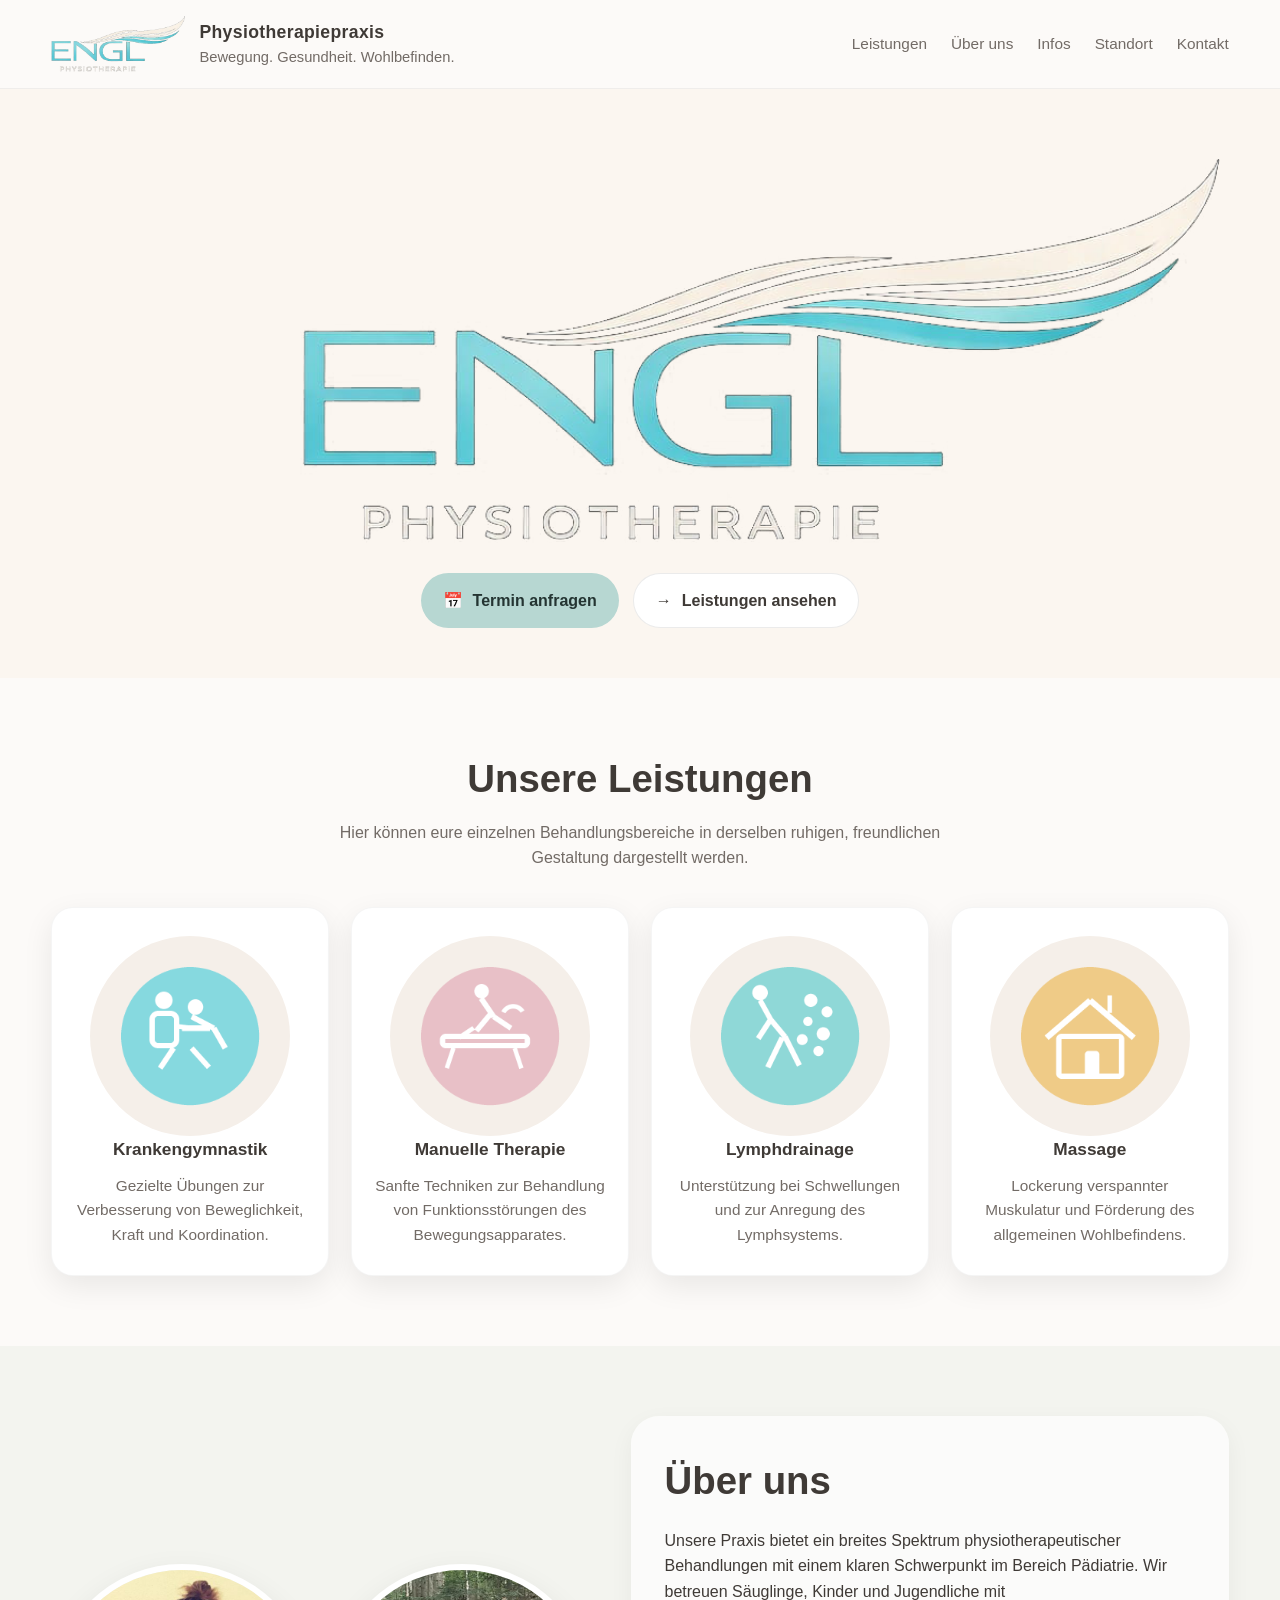
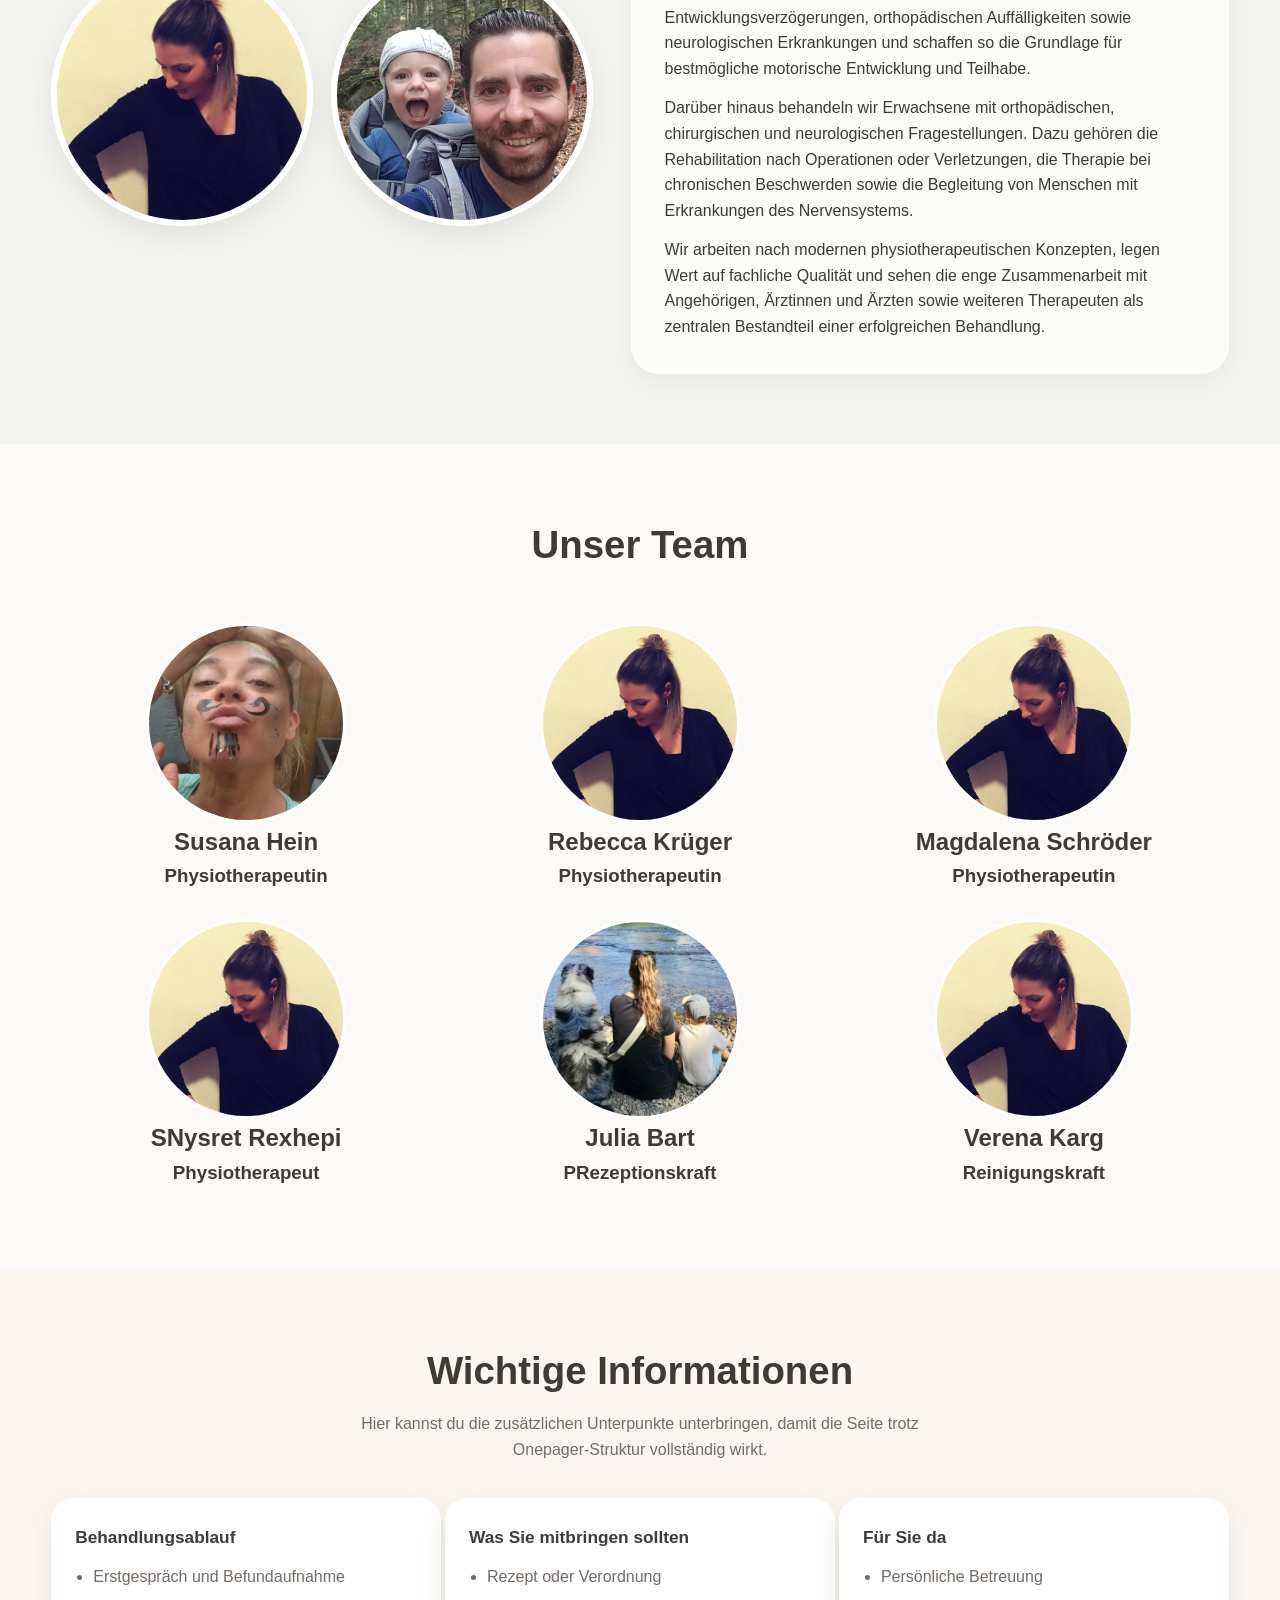
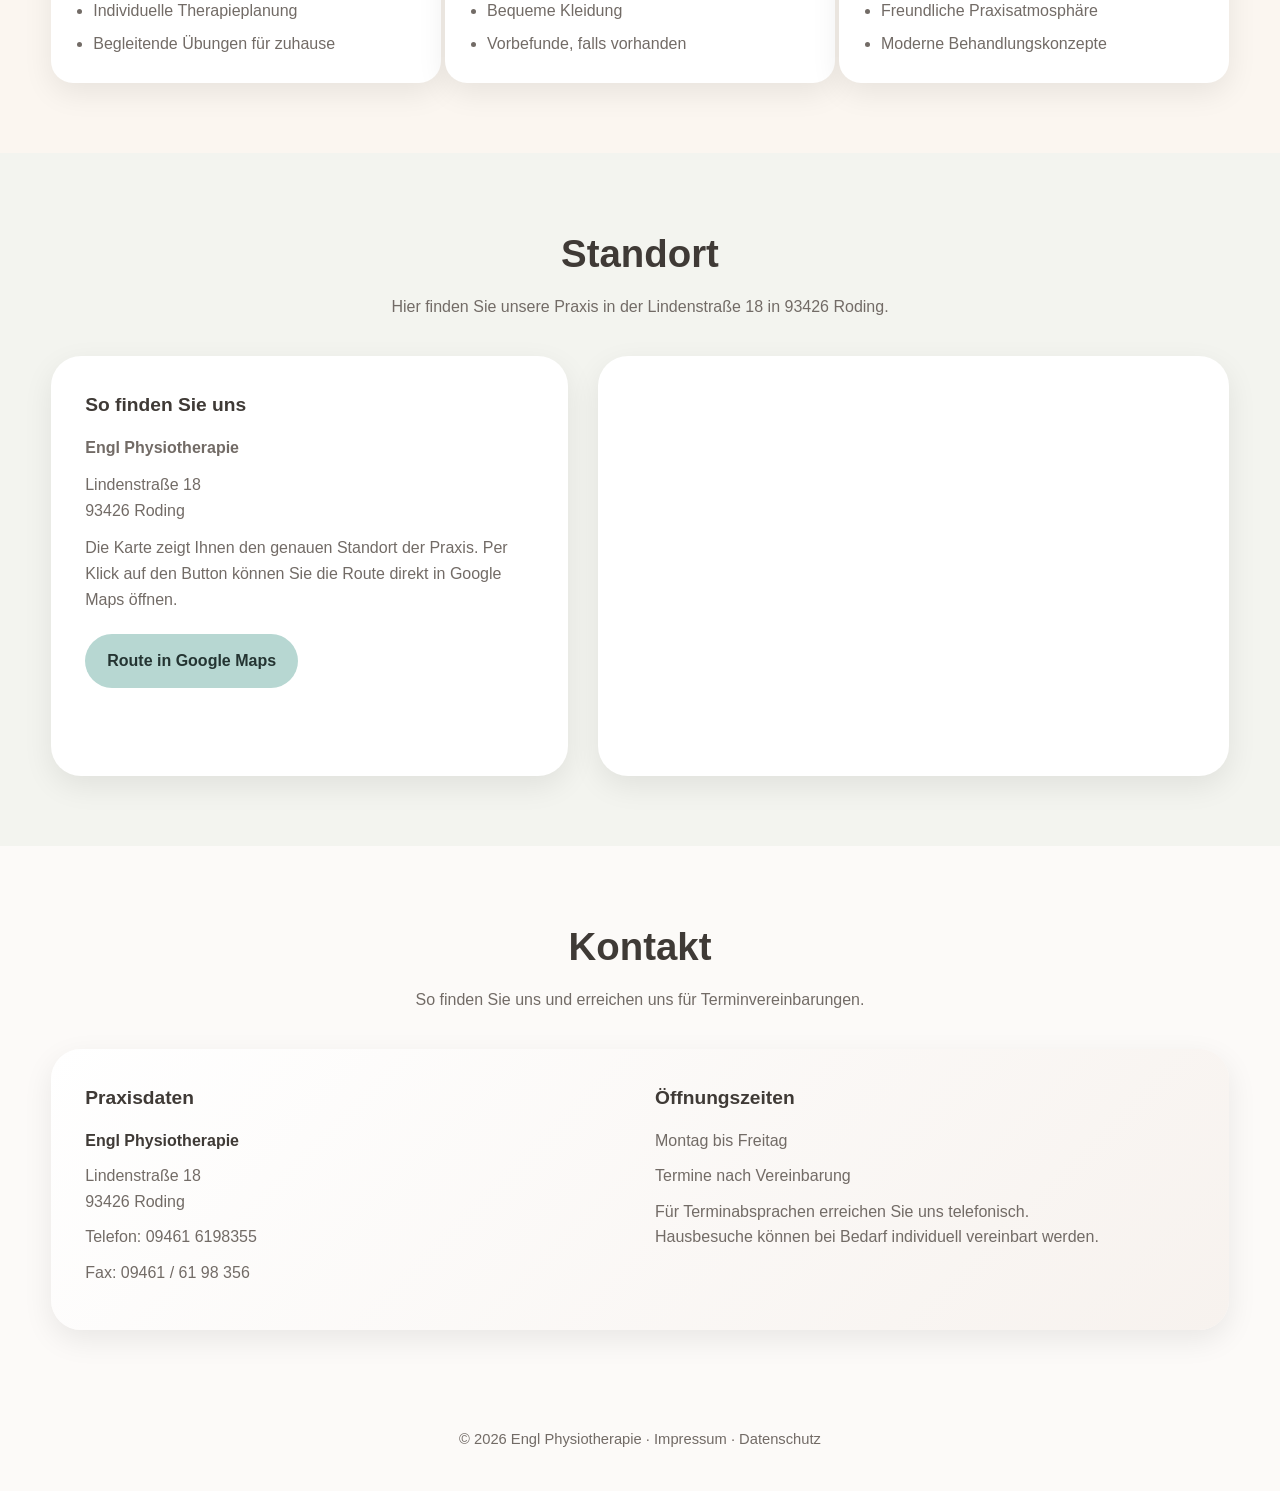
==== index.html @ b74e1a83 "Add physiotherapy one-page website and media assets - Add `index.html` and `styles.css` for the new " ====
<!DOCTYPE html>
<html lang="de">
<head>
    <meta charset="UTF-8" />
    <meta name="viewport" content="width=device-width, initial-scale=1.0" />
    <title>Physiotherapiepraxis – Onepager</title>
    <style>
        :root {
            --bg: #fcfaf8;
            --text: #3f3a36;
            --muted: #726b66;
            --primary: #b7d7d2;
            --primary-dark: #8cb9b2;
            --accent: #f3d8d8;
            --soft-beige: #f5efe9;
            --soft-gray: #F3F4EF;
            --card: #ffffff;
            --shadow: 0 10px 30px rgba(0,0,0,0.08);
            --radius: 22px;
            --max: 1180px;
        }

        * {
            box-sizing: border-box;
            margin: 0;
            padding: 0;
        }

        html {
            scroll-behavior: smooth;
        }

        body {
            font-family: Arial, Helvetica, sans-serif;
            background: var(--bg);
            color: var(--text);
            line-height: 1.6;
        }

        img {
            max-width: 100%;
            display: block;
        }

        a {
            color: inherit;
            text-decoration: none;
        }

        .container {
            width: min(92%, var(--max));
            margin: 0 auto;
        }

        /* Header */
        header {
            position: sticky;
            top: 0;
            z-index: 50;
            background: rgba(252, 250, 248, 0.92);
            backdrop-filter: blur(10px);
            border-bottom: 1px solid rgba(0,0,0,0.05);
        }

        .header-inner {
            display: flex;
            align-items: center;
            justify-content: space-between;
            padding: 16px 0;
            gap: 20px;
        }

        .logo {
            display: flex;
            align-items: center;
            gap: 14px;
        }

            .logo img {
                height: 56px;
                width: auto;
                object-fit: contain;
            }

        .logo-text {
            display: flex;
            flex-direction: column;
        }

            .logo-text strong {
                font-size: 1.1rem;
                letter-spacing: 0.02em;
            }

            .logo-text span {
                font-size: 0.92rem;
                color: var(--muted);
            }

        nav {
            display: flex;
            gap: 24px;
            flex-wrap: wrap;
            font-size: 0.96rem;
            color: var(--muted);
        }

            nav a:hover {
                color: var(--text);
            }

        /* Hero */
        .hero {
            padding: 70px 0 50px;
            background: #FBF6F0;
        }

        .hero-grid {
            display: grid;
            grid-template-columns: 1.15fr 0.85fr;
            gap: 40px;
            align-items: center;
        }

        /* center the logo section horizontally */
        #logo .hero-grid {
            display: flex;
            justify-content: center;
            align-items: center;
        }

        /* ensure the hero content is stacked and centered */
        .hero-content {
            display: flex;
            flex-direction: column;
            align-items: center;
            gap: 12px;
            width: 100%;
            text-align: center;
            overflow: hidden;
        }

            .hero-content img {
                display: block;
                width: min(100%, 920px);
                height: auto;
                margin: 0 auto;
            }

        .hero-logo {
            max-width: min(100%, 920px);
            transform: translateX(120px);
        }

            .hero-content h1 {
                font-size: clamp(2rem, 4vw, 3.4rem);
                line-height: 1.12;
                margin-bottom: 20px;
            }

            .hero-content p {
                font-size: 1.05rem;
                color: var(--muted);
                max-width: 58ch;
                margin-bottom: 28px;
            }

        .hero-buttons {
            display: flex;
            gap: 14px;
            flex-wrap: wrap;
            margin-top: 18px;
        }

        .btn {
            display: inline-flex;
            align-items: center;
            justify-content: center;
            gap: 10px;
            padding: 14px 22px;
            border-radius: 999px;
            font-weight: 600;
            transition: 0.2s ease;
            white-space: nowrap;
        }

        .btn-icon {
            display: inline-flex;
            align-items: center;
            justify-content: center;
            font-size: 1rem;
            line-height: 1;
        }

        .btn-label-short {
            display: none;
        }

        .btn-primary {
            background: var(--primary);
            color: #243432;
        }

            .btn-primary:hover {
                background: var(--primary-dark);
            }

        .btn-secondary {
            background: #fff;
            border: 1px solid rgba(0,0,0,0.08);
        }

            .btn-secondary:hover {
                background: #f8f8f8;
            }

        .hero-image-wrap {
            position: relative;
        }

        .hero-image {
            background: var(--soft-beige);
            border-radius: 32px;
            overflow: hidden;
            box-shadow: var(--shadow);
            min-height: 420px;
        }

            .hero-image img {
                width: 100%;
                height: 100%;
                object-fit: cover;
            }

        /* Sections */
        section {
            padding: 70px 0;
        }

        .section-head {
            text-align: center;
            margin-bottom: 36px;
        }

            .section-head h2 {
                font-size: clamp(1.8rem, 3vw, 2.6rem);
                margin-bottom: 10px;
            }

            .section-head p {
                color: var(--muted);
                max-width: 70ch;
                margin: 0 auto;
            }

        /* Leistungen */
        .services-grid {
            display: grid;
            grid-template-columns: repeat(4, 1fr);
            gap: 22px;
        }

        .service-card {
            background: var(--card);
            border-radius: var(--radius);
            box-shadow: var(--shadow);
            padding: 28px 22px;
            text-align: center;
            border: 1px solid rgba(0,0,0,0.04);
        }

        .service-icon {
            width: 200px;
            height: 200px;
            margin: 0 auto 0px;
            display: flex;
            align-items: center;
            justify-content: center;
            background: var(--soft-beige);
            border-radius: 50%;
            padding: 2px;
        }

        .service-card h3 {
            font-size: 1.08rem;
            margin-bottom: 10px;
        }

        .service-card p {
            color: var(--muted);
            font-size: 0.96rem;
        }

        /* Über uns */
        .about {
            background: var(--soft-gray);
        }

        .about-grid {
            display: grid;
            grid-template-columns: 0.95fr 1.05fr;
            gap: 38px;
            align-items: center;
        }

        .about-images {
            display: grid;
            grid-template-columns: repeat(2, 1fr);
            gap: 18px;
        }

            .about-images img {
                aspect-ratio: 1 / 1;
                object-fit: cover;
                border-radius: 50%;
                box-shadow: var(--shadow);
                border: 6px solid #fff;
            }

        .about-text-card {
            background: rgba(255,255,255,0.7);
            border-radius: 28px;
            padding: 34px;
            box-shadow: 0 8px 24px rgba(0,0,0,0.05);
        }

            .about-text-card h2 {
                margin-bottom: 16px;
                font-size: clamp(1.8rem, 3vw, 2.4rem);
            }

            .about-text-card p {
                color: var(--text);
                margin-bottom: 14px;
            }

                .about-text-card p:last-child {
                    margin-bottom: 0;
                }

        /* Zusatzinfos / Unterpunkte */
        .info-grid {
            display: grid;
            grid-template-columns: repeat(3, 1fr);
            gap: 4px;
        }

        /* center each team item vertically and horizontally inside its grid cell */
        #teams > div {
            display: flex;
            flex-direction: column;
            align-items: center;
            justify-content: flex-start;
            text-align: center;
            padding: 12px;
        }

        .info-card {
            background: #fff;
            border-radius: var(--radius);
            box-shadow: var(--shadow);
            padding: 26px 24px;
        }

            .info-card h3 {
                margin-bottom: 12px;
                font-size: 1.08rem;
            }

            .info-card ul {
                padding-left: 18px;
                color: var(--muted);
            }

        .info-card li + li {
            margin-top: 8px;
        }

        /* Standort */
        .location-section {
            background: var(--soft-gray);
        }

        .location-box {
            display: grid;
            grid-template-columns: 0.9fr 1.1fr;
            gap: 30px;
            align-items: stretch;
        }

        .location-copy,
        .map-embed {
            background: #fff;
            border-radius: 30px;
            box-shadow: var(--shadow);
            overflow: hidden;
        }

        .location-copy {
            padding: 34px;
        }

        .location-copy h3 {
            margin-bottom: 14px;
            font-size: 1.2rem;
        }

        .location-copy p {
            color: var(--muted);
            margin-bottom: 12px;
        }

        .location-copy p:last-of-type {
            margin-bottom: 22px;
        }

        .map-embed iframe {
            display: block;
            width: 100%;
            min-height: 420px;
            border: 0;
        }


        /* Kontakt */
        .contact-box {
            background: linear-gradient(135deg, #ffffff 0%, #f7f2ee 100%);
            border-radius: 30px;
            padding: 34px;
            box-shadow: var(--shadow);
            display: grid;
            grid-template-columns: 1fr 1fr;
            gap: 30px;
        }

        .contact-details h3,
        .contact-times h3 {
            margin-bottom: 14px;
            font-size: 1.2rem;
        }

        .contact-details p,
        .contact-times p {
            color: var(--muted);
            margin-bottom: 10px;
        }

        .contact-details strong {
            color: var(--text);
        }

        footer {
            padding: 28px 0 40px;
            color: var(--muted);
            font-size: 0.92rem;
            text-align: center;
        }

        /* Responsive */
        @media (max-width: 1050px) {
            .services-grid {
                grid-template-columns: repeat(2, 1fr);
            }

            .info-grid {
                grid-template-columns: 2fr;
            }
        }

        @media (max-width: 860px) {
            .hero-grid,
            .about-grid,
            .location-box,
            .contact-box {
                grid-template-columns: 1fr;
            }

            .header-inner {
                flex-direction: column;
                align-items: flex-start;
            }

            .logo img {
                height: 48px;
            }

            .logo-text strong {
                font-size: 1rem;
            }

            .logo-text span {
                font-size: 0.88rem;
            }

            nav {
                width: 100%;
                justify-content: flex-start;
                gap: 12px 18px;
                font-size: 0.92rem;
            }

            .hero {
                padding-top: 40px;
            }

            .hero-image {
                min-height: 300px;
            }

            .hero-logo {
                transform: translateX(72px);
            }

        }

        @media (max-width: 600px) {
            .services-grid,
            .about-images {
                grid-template-columns: 1fr;
            }

            .hero-buttons {
                width: min(100%, 340px);
                flex-wrap: nowrap;
                justify-content: center;
                gap: 10px;
            }

            .hero-buttons .btn {
                flex: 1 1 0;
                min-width: 0;
                padding: 12px 10px;
                font-size: 0.88rem;
                gap: 7px;
            }

            .btn-label-full {
                display: none;
            }

            .btn-label-short {
                display: inline;
            }

            .hero-logo {
                transform: translateX(36px);
            }

            .logo {
                gap: 10px;
            }

            .logo img {
                height: 40px;
            }

            .logo-text strong {
                font-size: 0.94rem;
            }

            .logo-text span {
                font-size: 0.82rem;
            }

            .about-images img {
                max-width: 280px;
                margin: 0 auto;
            }

            .about-text-card,
            .contact-box,
            .service-card,
            .info-card {
                padding: 22px;
            }
        }

        .rund {
            border-radius: 200px;
            -moz-border-radius: 200px;
            -webkit-border-radius: 200px;
            width: 200px;
            height: 200px;
            border: 3px solid white;
            -ms-align-content: inherit;
            -webkit-align-content: inherit;
            align-content: inherit;
        }

        .team-card {
            background: #fff;
            border-radius: var(--radius);
            box-shadow: var(--shadow);
            padding: 16px 14px;
        }
    </style>
</head>
<body>

    <header>
        <div class="container header-inner">
            <a href="#top" class="logo">
                <img src="logo_transparent.png" alt="Logo der Praxis" />
                <div class="logo-text">
                    <strong>Physiotherapiepraxis</strong>
                    <span>Bewegung. Gesundheit. Wohlbefinden.</span>
                </div>
            </a>

            <nav>
                <a href="#leistungen">Leistungen</a>
                <a href="#ueber-uns">Über uns</a>
                <a href="#infos">Infos</a>
                <a href="#standort">Standort</a>
                <a href="#kontakt">Kontakt</a>
            </nav>
        </div>
    </header>

    <main id="top">
        <section id="logo" class="hero">
            <div class="container hero-grid">
                <div class="hero-content">
                    <img class="hero-logo" src="logo_transparent.png" alt="Logo der Praxis" />
                    <div class="hero-buttons">
                        <a class="btn btn-primary" href="#kontakt">
                            <span class="btn-icon" aria-hidden="true">&#128197;</span>
                            <span class="btn-label-full">Termin anfragen</span>
                            <span class="btn-label-short">Termin</span>
                        </a>
                        <a class="btn btn-secondary" href="#leistungen">
                            <span class="btn-icon" aria-hidden="true">&#8594;</span>
                            <span class="btn-label-full">Leistungen ansehen</span>
                            <span class="btn-label-short">Leistungen</span>
                        </a>
                    </div>
                </div>
            </div>
        </section>

        <section id="leistungen">
            <div class="container">
                <div class="section-head">
                    <h2>Unsere Leistungen</h2>
                    <p>
                        Hier können eure einzelnen Behandlungsbereiche in derselben ruhigen,
                        freundlichen Gestaltung dargestellt werden.
                    </p>
                </div>

                <div class="services-grid">
                    <article class="service-card">
                        <div class="service-icon">
                            <img src="engi_icon_krankengymnastik.png" alt="Krankengymnastik Icon" />
                        </div>
                        <h3>Krankengymnastik</h3>
                        <p>Gezielte Übungen zur Verbesserung von Beweglichkeit, Kraft und Koordination.</p>
                    </article>

                    <article class="service-card">
                        <div class="service-icon">
                            <img src="engi_icon_manuelle_therapie.png" alt="Manuelle Therapie Icon" />
                        </div>
                        <h3>Manuelle Therapie</h3>
                        <p>Sanfte Techniken zur Behandlung von Funktionsstörungen des Bewegungsapparates.</p>
                    </article>

                    <article class="service-card">
                        <div class="service-icon">
                            <img src="engi_icon_lymphdrainage.png" alt="Lymphdrainage Icon" />
                        </div>
                        <h3>Lymphdrainage</h3>
                        <p>Unterstützung bei Schwellungen und zur Anregung des Lymphsystems.</p>
                    </article>

                    <article class="service-card">
                        <div class="service-icon">
                            <img src="engi_icon_hausbesuche.png" alt="Massage Icon" />
                        </div>
                        <h3>Massage</h3>
                        <p>Lockerung verspannter Muskulatur und Förderung des allgemeinen Wohlbefindens.</p>
                    </article>
                </div>
            </div>
        </section>

        <section id="ueber-uns" class="about">
            <div class="container about-grid">
                <div class="about-images">
                    <img src="natti.png" alt="Teammitglied 1" />
                    <img src="matti.png" alt="Teammitglied 2" />
                </div>

                <div class="about-text-card">
                    <h2>Über uns</h2>
                    <p>
                        Unsere Praxis bietet ein breites Spektrum physiotherapeutischer Behandlungen
                        mit einem klaren Schwerpunkt im Bereich Pädiatrie. Wir betreuen Säuglinge,
                        Kinder und Jugendliche mit Entwicklungsverzögerungen, orthopädischen
                        Auffälligkeiten sowie neurologischen Erkrankungen und schaffen so die
                        Grundlage für bestmögliche motorische Entwicklung und Teilhabe.
                    </p>

                    <p>
                        Darüber hinaus behandeln wir Erwachsene mit orthopädischen, chirurgischen
                        und neurologischen Fragestellungen. Dazu gehören die Rehabilitation nach
                        Operationen oder Verletzungen, die Therapie bei chronischen Beschwerden
                        sowie die Begleitung von Menschen mit Erkrankungen des Nervensystems.
                    </p>

                    <p>
                        Wir arbeiten nach modernen physiotherapeutischen Konzepten, legen Wert auf
                        fachliche Qualität und sehen die enge Zusammenarbeit mit Angehörigen,
                        Ärztinnen und Ärzten sowie weiteren Therapeuten als zentralen Bestandteil
                        einer erfolgreichen Behandlung.
                    </p>
                </div>
            </div>
        </section>

        <section id="team">
            <div class="container">
                <div class="section-head">
                    <h2>Unser Team</h2>
                </div>

                <div id="teams" class="info-grid">
                    <div>
                        <img src="susi.png" alt="Teammitglied 1" class="rund" />
                        <h2>Susana Hein</h2>
                        <h3>Physiotherapeutin</h3>
                    </div>

                    <div>
                        <img src="natti.png" alt="Teammitglied 1" class="rund" />
                        <h2>Rebecca Krüger</h2>
                        <h3>Physiotherapeutin</h3>
                    </div>

                    <div>
                        <img src="natti.png" alt="Teammitglied 1" class="rund" />
                        <h2>Magdalena Schröder</h2>
                        <h3>Physiotherapeutin</h3>
                    </div>

                    <div>
                        <img src="natti.png" alt="Teammitglied 1" class="rund" />
                        <h2>SNysret Rexhepi</h2>
                        <h3>Physiotherapeut</h3>
                    </div>

                    <div>
                        <img src="juli.png" alt="Teammitglied 1" class="rund" />
                        <h2>Julia Bart</h2>
                        <h3>PRezeptionskraft</h3>
                    </div>

                    <div>
                        <img src="natti.png" alt="Teammitglied 1" class="rund" />
                        <h2>Verena Karg</h2>
                        <h3>Reinigungskraft</h3>
                    </div>

                </div>
            </div>
        </section>

        <section id="infos" style="background: #FBF6F0">
            <div class="container">
                <div class="section-head">
                    <h2>Wichtige Informationen</h2>
                    <p>
                        Hier kannst du die zusätzlichen Unterpunkte unterbringen, damit die Seite trotz
                        Onepager-Struktur vollständig wirkt.
                    </p>
                </div>

                <div class="info-grid">
                    <article class="info-card">
                        <h3>Behandlungsablauf</h3>
                        <ul>
                            <li>Erstgespräch und Befundaufnahme</li>
                            <li>Individuelle Therapieplanung</li>
                            <li>Begleitende Übungen für zuhause</li>
                        </ul>
                    </article>

                    <article class="info-card">
                        <h3>Was Sie mitbringen sollten</h3>
                        <ul>
                            <li>Rezept oder Verordnung</li>
                            <li>Bequeme Kleidung</li>
                            <li>Vorbefunde, falls vorhanden</li>
                        </ul>
                    </article>

                    <article class="info-card">
                        <h3>Für Sie da</h3>
                        <ul>
                            <li>Persönliche Betreuung</li>
                            <li>Freundliche Praxisatmosphäre</li>
                            <li>Moderne Behandlungskonzepte</li>
                        </ul>
                    </article>
                </div>
            </div>
        </section>

        <section id="standort" class="location-section">
            <div class="container">
                <div class="section-head">
                    <h2>Standort</h2>
                    <p>Hier finden Sie unsere Praxis in der Lindenstra&szlig;e 18 in 93426 Roding.</p>
                </div>

                <div class="location-box">
                    <div class="location-copy">
                        <h3>So finden Sie uns</h3>
                        <p><strong>Engl Physiotherapie</strong></p>
                        <p>Lindenstra&szlig;e 18<br />93426 Roding</p>
                        <p>Die Karte zeigt Ihnen den genauen Standort der Praxis. Per Klick auf den Button k&ouml;nnen Sie die Route direkt in Google Maps &ouml;ffnen.</p>
                        <a class="btn btn-primary" href="https://www.google.com/maps/search/?api=1&query=Lindenstra%C3%9Fe+18%2C+93426+Roding" target="_blank" rel="noopener noreferrer">Route in Google Maps</a>
                    </div>

                    <div class="map-embed">
                        <iframe
                            src="https://www.google.com/maps/embed?pb=!1m18!1m12!1m3!1d1335142.9144680004!2d10.079709056249996!3d49.18726!2m3!1f0!2f0!3f0!3m2!1i1024!2i768!4f13.1!3m3!1m2!1s0x479ffd46845b93e3%3A0xec7e22934eb783b2!2sPhysiotherapie%20Engl!5e0!3m2!1sde!2sde!4v1719313470409!5m2!1sde!2sde"
                            allowfullscreen=""
                            loading="lazy"
                            referrerpolicy="no-referrer-when-downgrade"
                            title="Google Maps Karte der Praxis Engl Physiotherapie">
                        </iframe>
                    </div>
                </div>
            </div>
        </section>

        <section id="kontakt" >
            <div class="container">
                <div class="section-head">
                    <h2>Kontakt</h2>
                    <p>So finden Sie uns und erreichen uns für Terminvereinbarungen.</p>
                </div>

                <div class="contact-box">
                    <div class="contact-details">
                        <h3>Praxisdaten</h3>
                        <p><strong>Engl Physiotherapie</strong></p>
                        <p>Lindenstra&szlig;e 18<br />93426 Roding</p>
                        <p>Telefon: 09461 6198355</p>
                        <p>Fax: 09461 / 61 98 356</p>
                    </div>

                    <div class="contact-times">
                        <h3>Öffnungszeiten</h3>
                        <p>Montag bis Freitag</p>
                        <p>Termine nach Vereinbarung</p>
                        <p>
                            F&uuml;r Terminabsprachen erreichen Sie uns telefonisch.
                            <br />
                            Hausbesuche k&ouml;nnen bei Bedarf individuell vereinbart werden.
                        </p>
                    </div>
                </div>
            </div>
        </section>
    </main>

    <footer>
        <div class="container">
            &copy; 2026 Engl Physiotherapie &middot; Impressum &middot; Datenschutz
        </div>
    </footer>

</body>
</html>
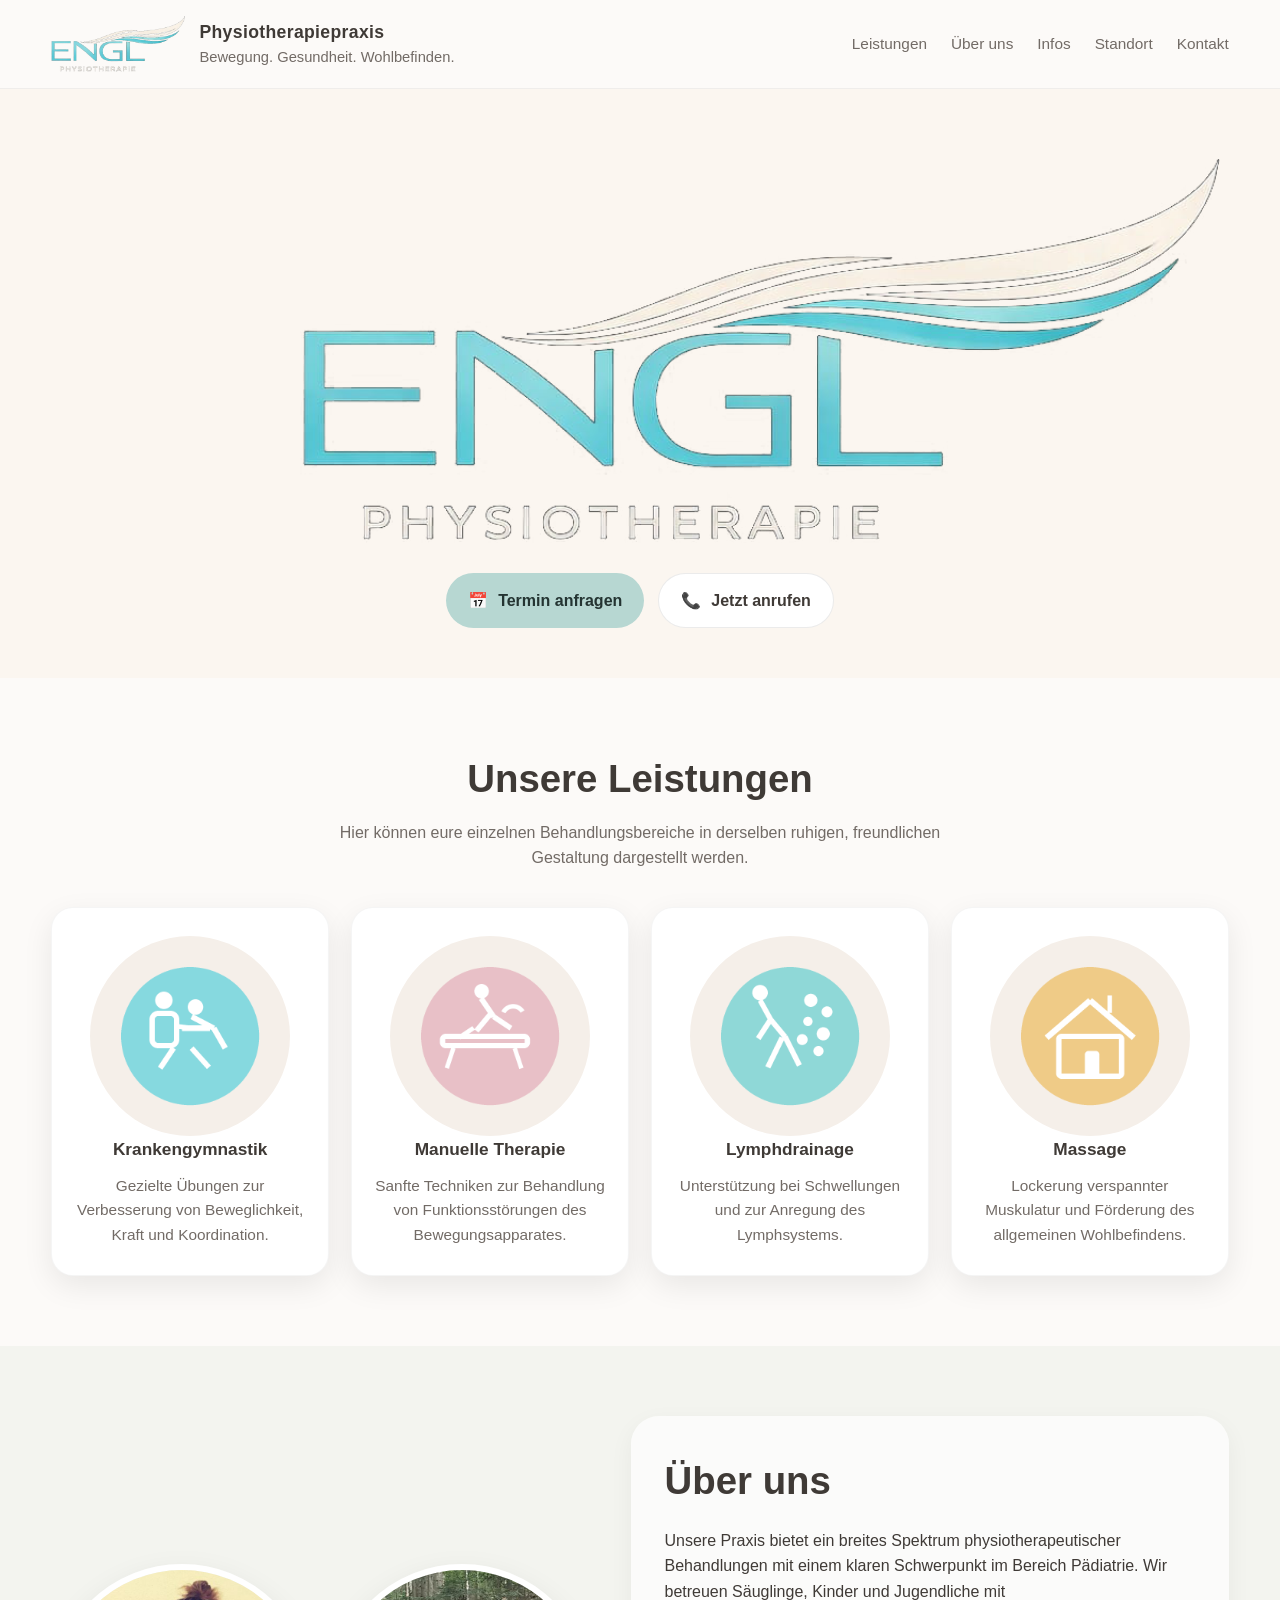
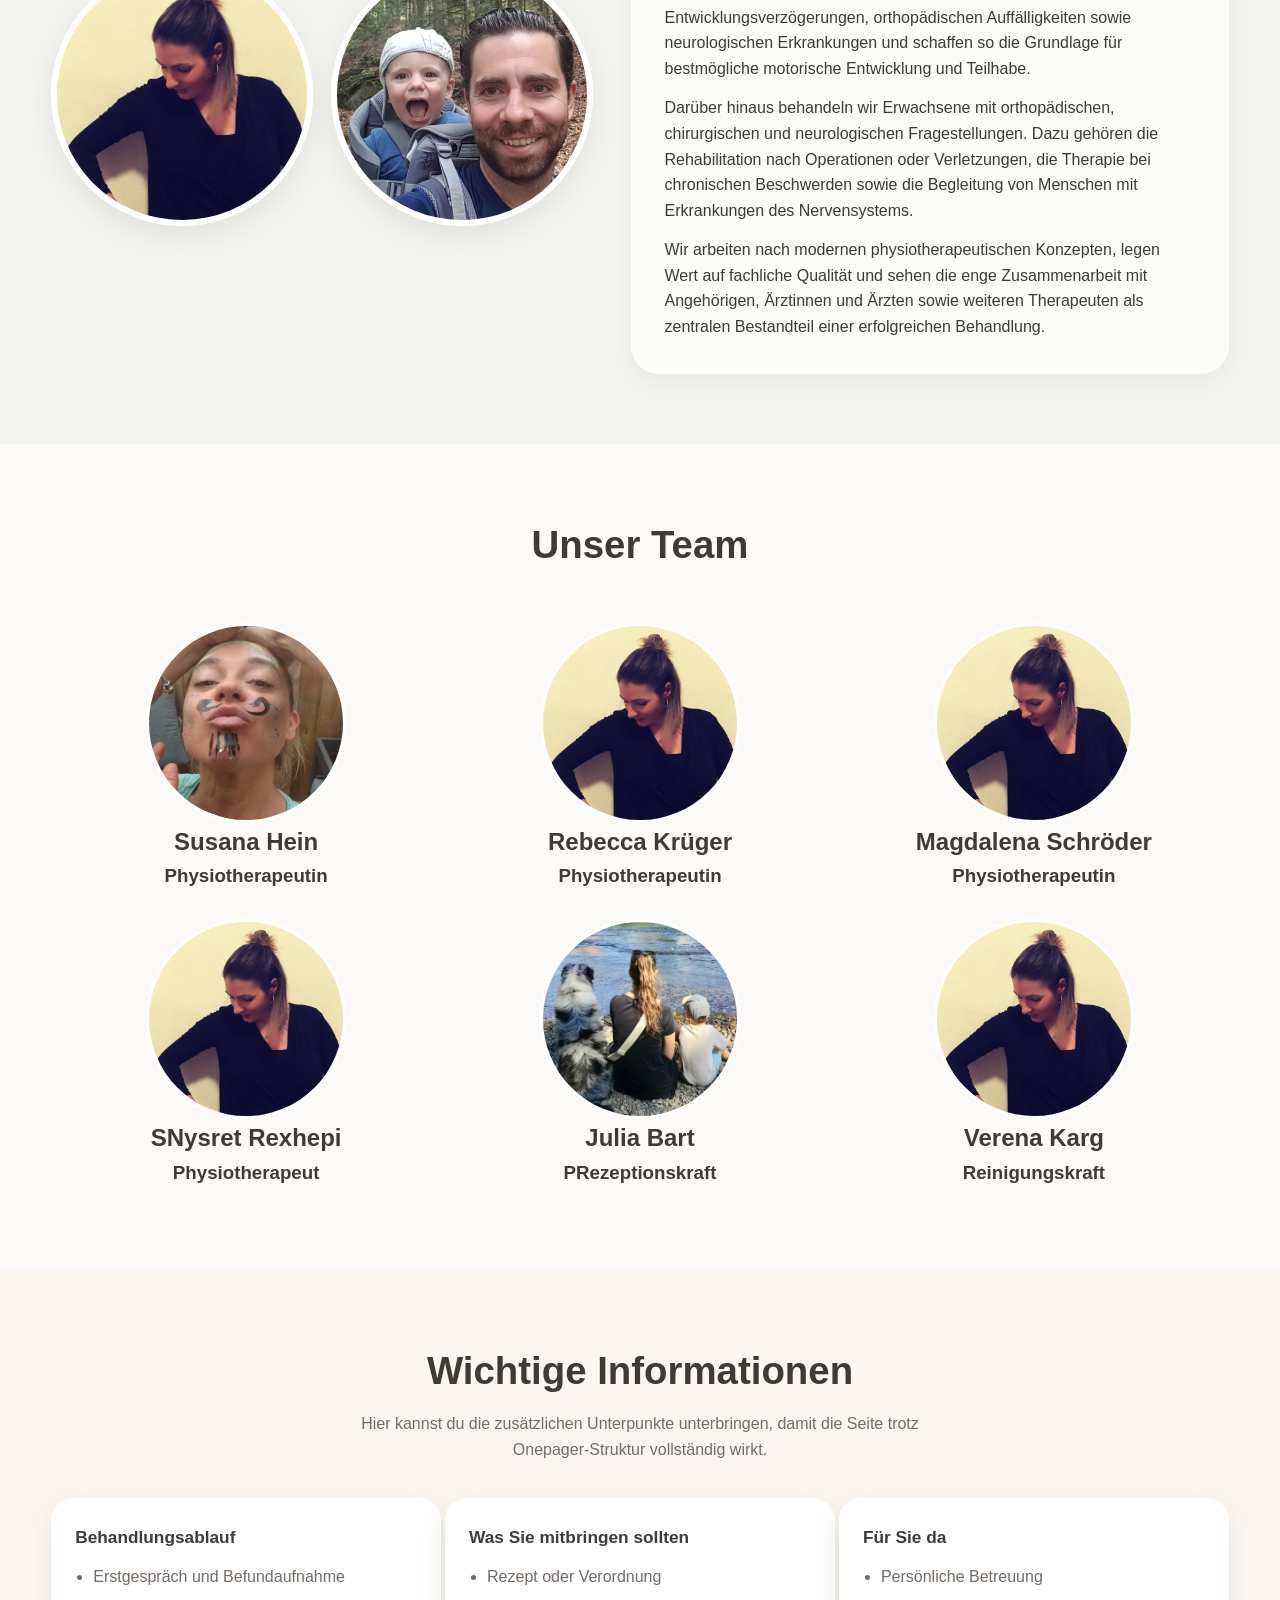
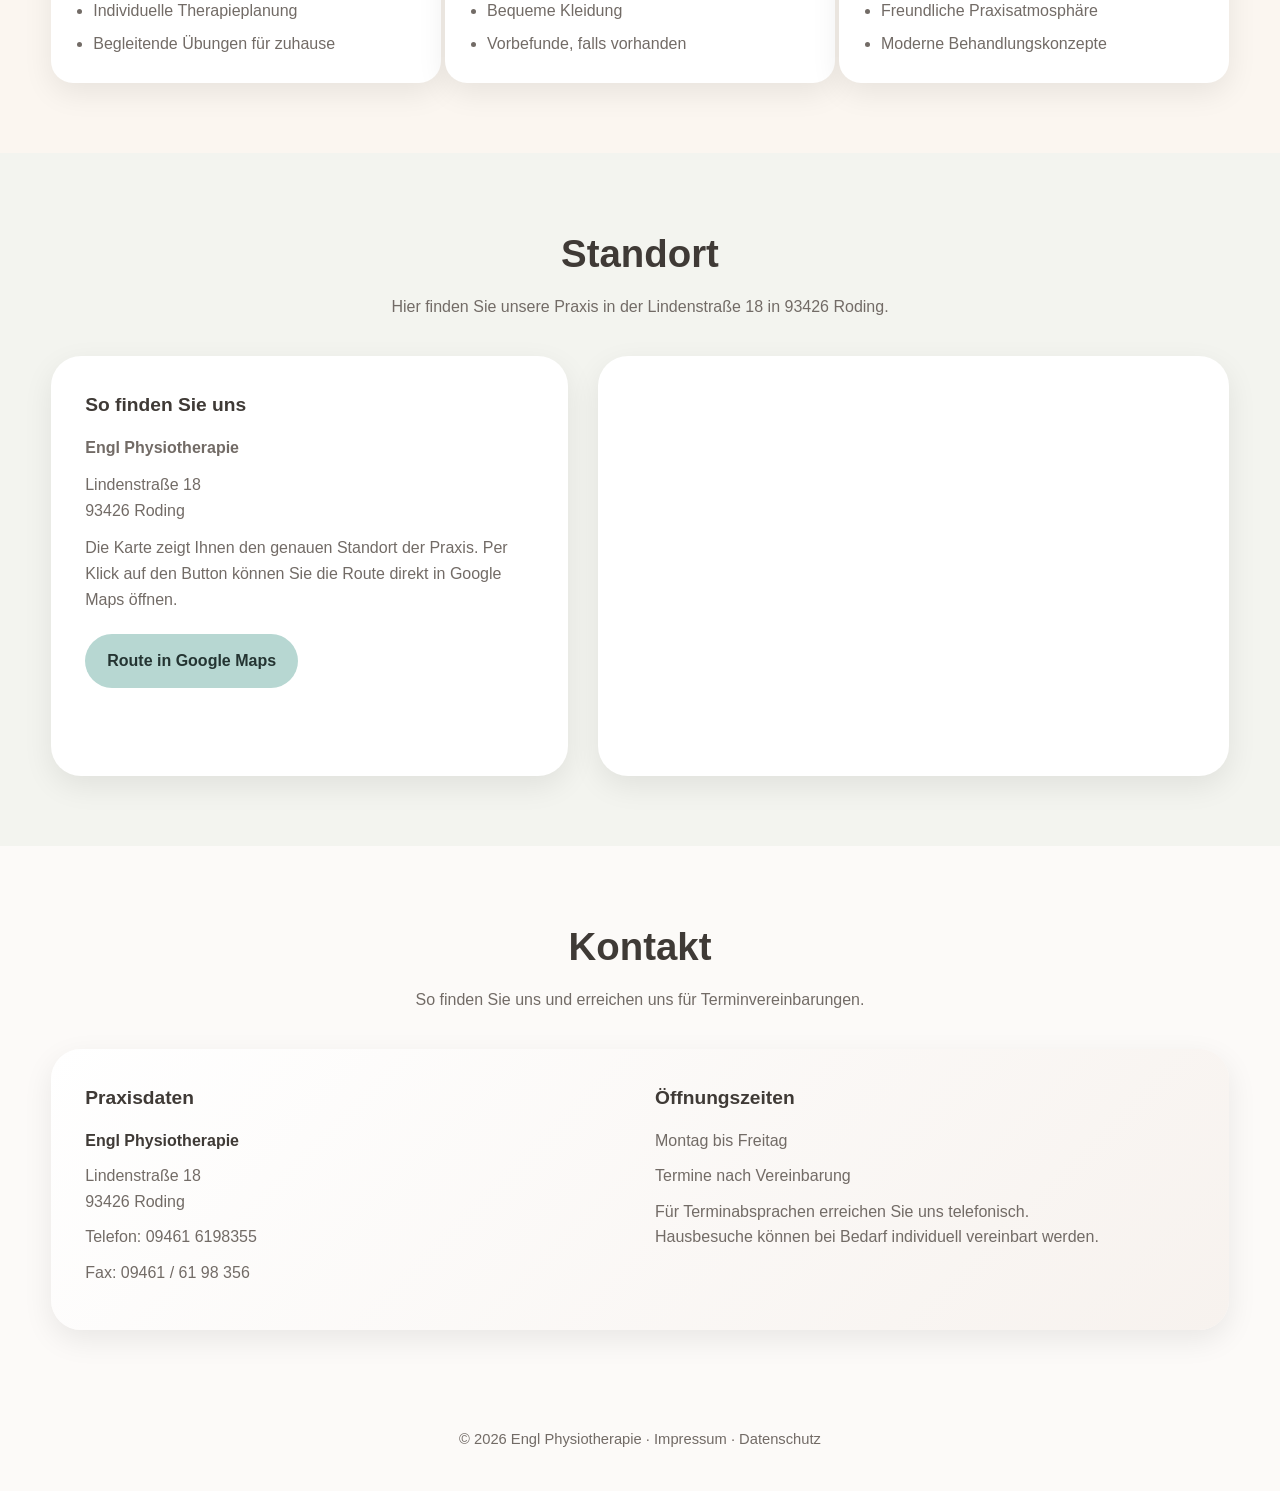
==== commit e8544f8c: "Replace secondary hero CTA with direct phone call link - Change secondary button target from `#leist" ====
--- a/index.html
+++ b/index.html
@@ -628,10 +628,10 @@
                             <span class="btn-label-full">Termin anfragen</span>
                             <span class="btn-label-short">Termin</span>
                         </a>
-                        <a class="btn btn-secondary" href="#leistungen">
-                            <span class="btn-icon" aria-hidden="true">&#8594;</span>
-                            <span class="btn-label-full">Leistungen ansehen</span>
-                            <span class="btn-label-short">Leistungen</span>
+                        <a class="btn btn-secondary" href="tel:+4994616198355">
+                            <span class="btn-icon" aria-hidden="true">&#128222;</span>
+                            <span class="btn-label-full">Jetzt anrufen</span>
+                            <span class="btn-label-short">Anrufen</span>
                         </a>
                     </div>
                 </div>
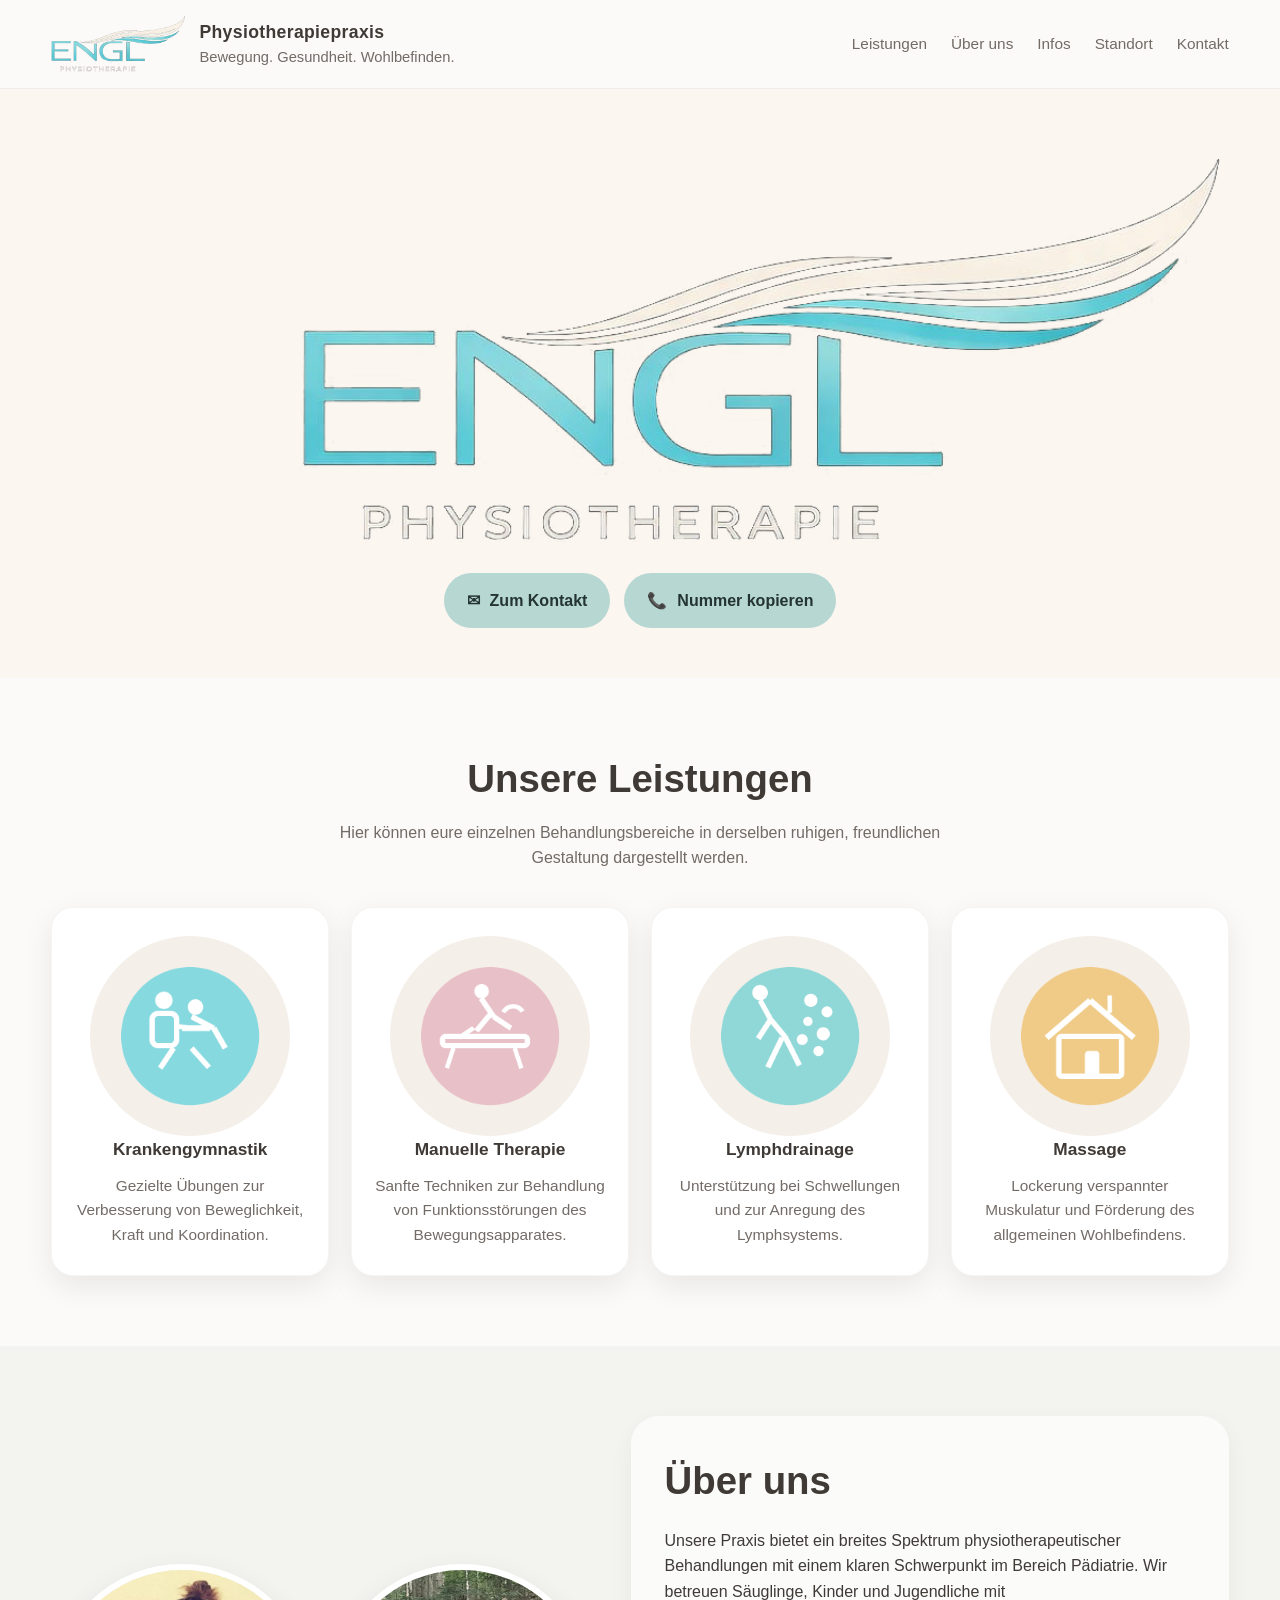
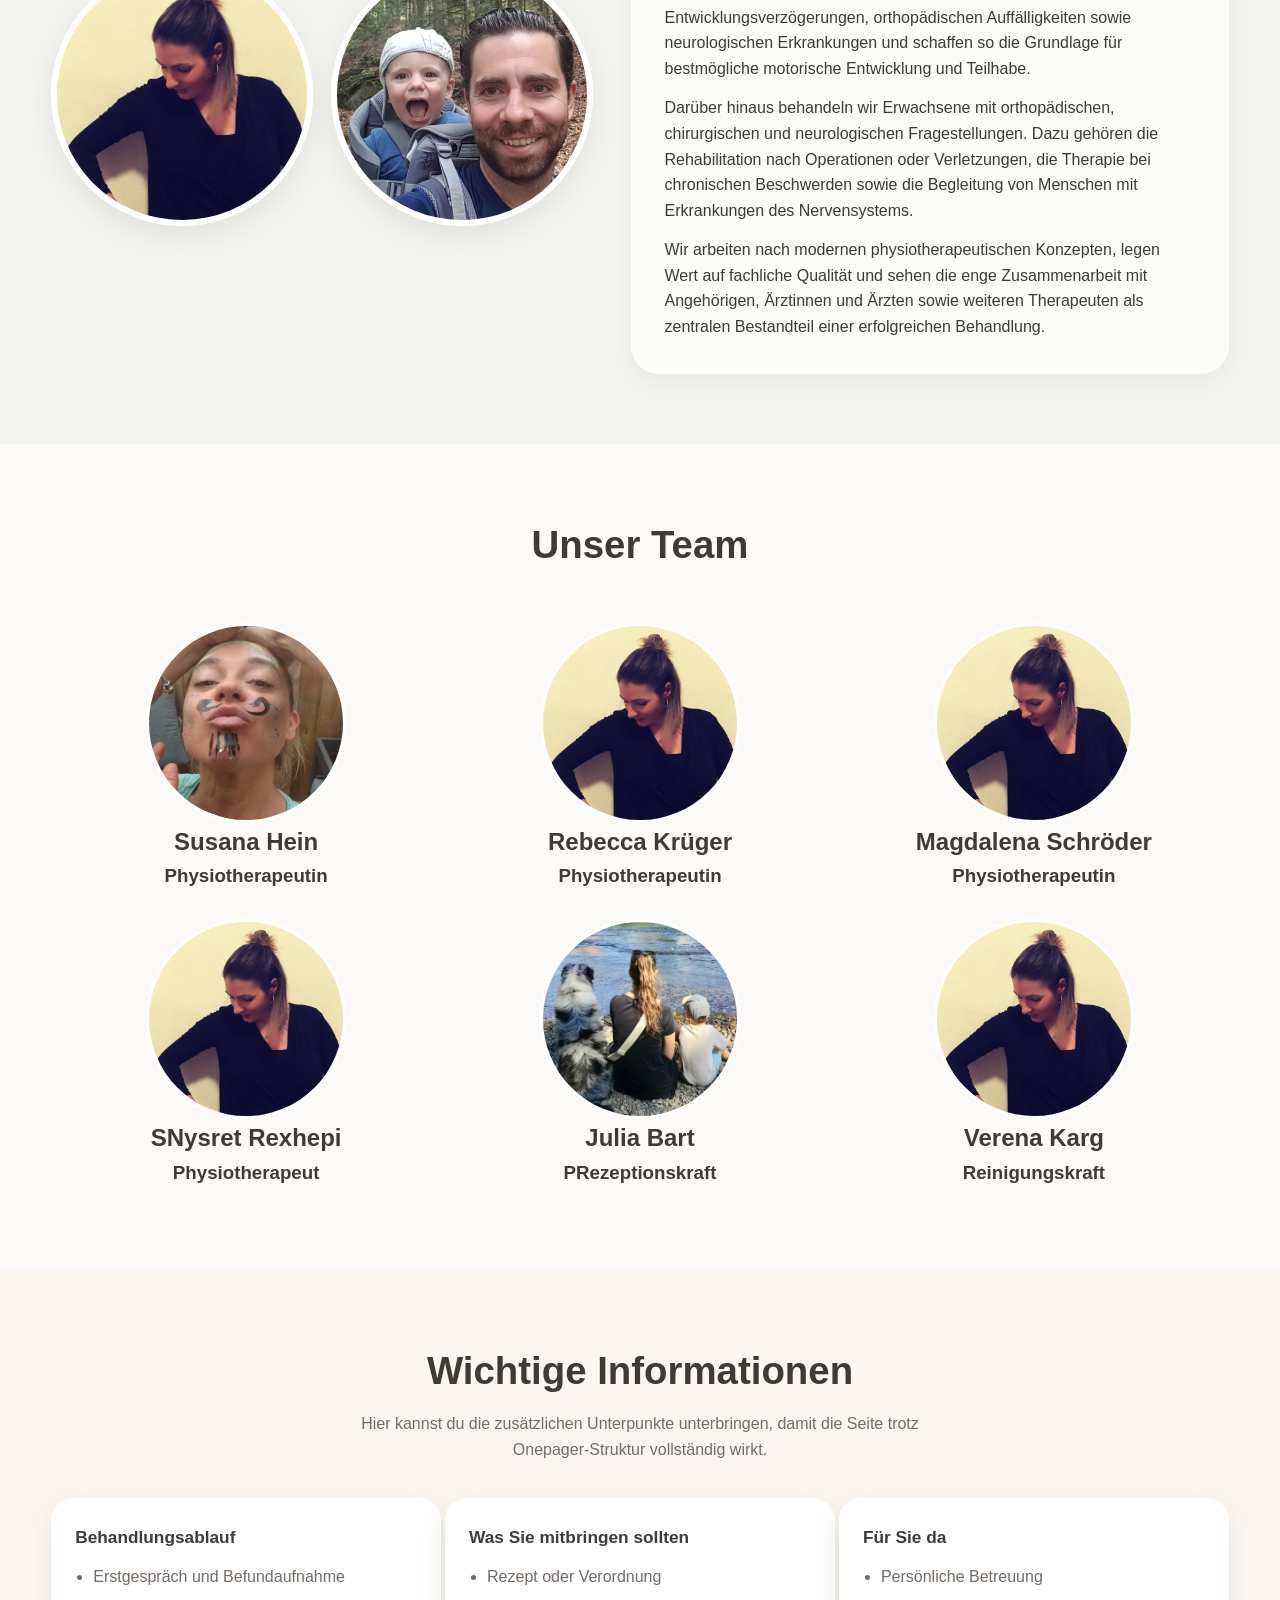
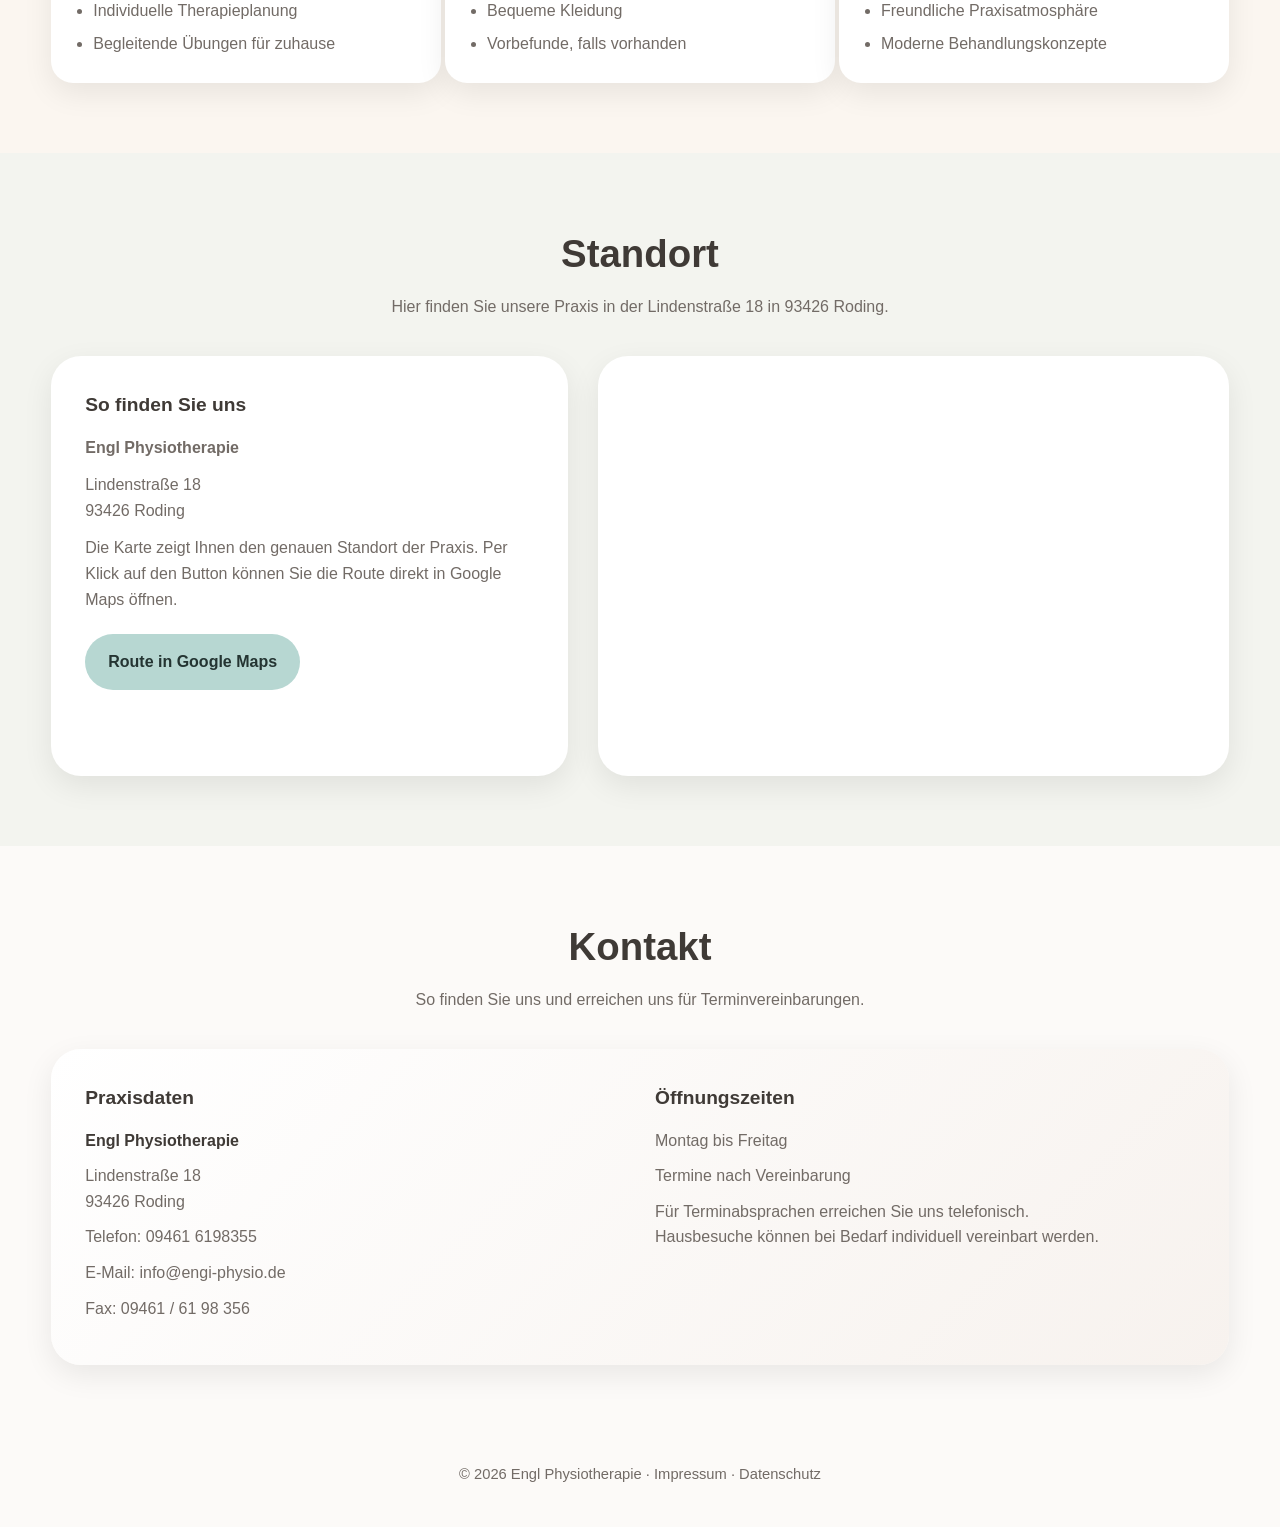
==== commit 6d3bccd4: "Improve hero contact CTAs for desktop and mobile - Add device-specific hero buttons for email, call," ====
--- a/index.html
+++ b/index.html
@@ -179,9 +179,12 @@
             gap: 10px;
             padding: 14px 22px;
             border-radius: 999px;
+            font: inherit;
+            font-size: 1rem;
             font-weight: 600;
             transition: 0.2s ease;
             white-space: nowrap;
+            cursor: pointer;
         }
 
         .btn-icon {
@@ -196,9 +199,14 @@
             display: none;
         }
 
+        .mobile-only {
+            display: none;
+        }
+
         .btn-primary {
             background: var(--primary);
             color: #243432;
+            border: 1px solid transparent;
         }
 
             .btn-primary:hover {
@@ -206,12 +214,13 @@
             }
 
         .btn-secondary {
-            background: #fff;
-            border: 1px solid rgba(0,0,0,0.08);
+            background: var(--primary);
+            color: #243432;
+            border: 1px solid transparent;
         }
 
             .btn-secondary:hover {
-                background: #f8f8f8;
+                background: var(--primary-dark);
             }
 
         .hero-image-wrap {
@@ -542,6 +551,14 @@
                 display: inline;
             }
 
+            .desktop-only {
+                display: none;
+            }
+
+            .mobile-only {
+                display: inline-flex;
+            }
+
             .hero-logo {
                 transform: translateX(36px);
             }
@@ -623,12 +640,22 @@
                 <div class="hero-content">
                     <img class="hero-logo" src="logo_transparent.png" alt="Logo der Praxis" />
                     <div class="hero-buttons">
-                        <a class="btn btn-primary" href="#kontakt">
-                            <span class="btn-icon" aria-hidden="true">&#128197;</span>
-                            <span class="btn-label-full">Termin anfragen</span>
-                            <span class="btn-label-short">Termin</span>
+                        <a class="btn btn-primary desktop-only" href="#kontakt">
+                            <span class="btn-icon" aria-hidden="true">&#9993;</span>
+                            <span class="btn-label-full">Zum Kontakt</span>
+                            <span class="btn-label-short">Kontakt</span>
                         </a>
-                        <a class="btn btn-secondary" href="tel:+4994616198355">
+                        <a class="btn btn-primary mobile-only" href="mailto:info@engi-physio.de">
+                            <span class="btn-icon" aria-hidden="true">&#9993;</span>
+                            <span class="btn-label-full">E-Mail schreiben</span>
+                            <span class="btn-label-short">E-Mail</span>
+                        </a>
+                        <button class="btn btn-secondary desktop-only" type="button" data-copy-phone="09461 6198355">
+                            <span class="btn-icon" aria-hidden="true">&#128222;</span>
+                            <span class="btn-label-full">Nummer kopieren</span>
+                            <span class="btn-label-short">Telefon</span>
+                        </button>
+                        <a class="btn btn-secondary mobile-only" href="tel:+4994616198355">
                             <span class="btn-icon" aria-hidden="true">&#128222;</span>
                             <span class="btn-label-full">Jetzt anrufen</span>
                             <span class="btn-label-short">Anrufen</span>
@@ -848,6 +875,7 @@
                         <p><strong>Engl Physiotherapie</strong></p>
                         <p>Lindenstra&szlig;e 18<br />93426 Roding</p>
                         <p>Telefon: 09461 6198355</p>
+                        <p>E-Mail: info@engi-physio.de</p>
                         <p>Fax: 09461 / 61 98 356</p>
                     </div>
 
@@ -872,5 +900,41 @@
         </div>
     </footer>
 
+    <script>
+        document.querySelectorAll("[data-copy-phone]").forEach(function (button) {
+            var fullLabel = button.querySelector(".btn-label-full");
+            var shortLabel = button.querySelector(".btn-label-short");
+            var defaultFull = fullLabel ? fullLabel.textContent : "";
+            var defaultShort = shortLabel ? shortLabel.textContent : "";
+
+            button.addEventListener("click", async function () {
+                var phone = button.getAttribute("data-copy-phone");
+
+                try {
+                    await navigator.clipboard.writeText(phone);
+
+                    if (fullLabel) {
+                        fullLabel.textContent = "Nummer kopiert";
+                    }
+
+                    if (shortLabel) {
+                        shortLabel.textContent = "Kopiert";
+                    }
+
+                    setTimeout(function () {
+                        if (fullLabel) {
+                            fullLabel.textContent = defaultFull;
+                        }
+
+                        if (shortLabel) {
+                            shortLabel.textContent = defaultShort;
+                        }
+                    }, 1800);
+                } catch (error) {
+                    window.prompt("Telefonnummer kopieren:", phone);
+                }
+            });
+        });
+    </script>
 </body>
 </html>
